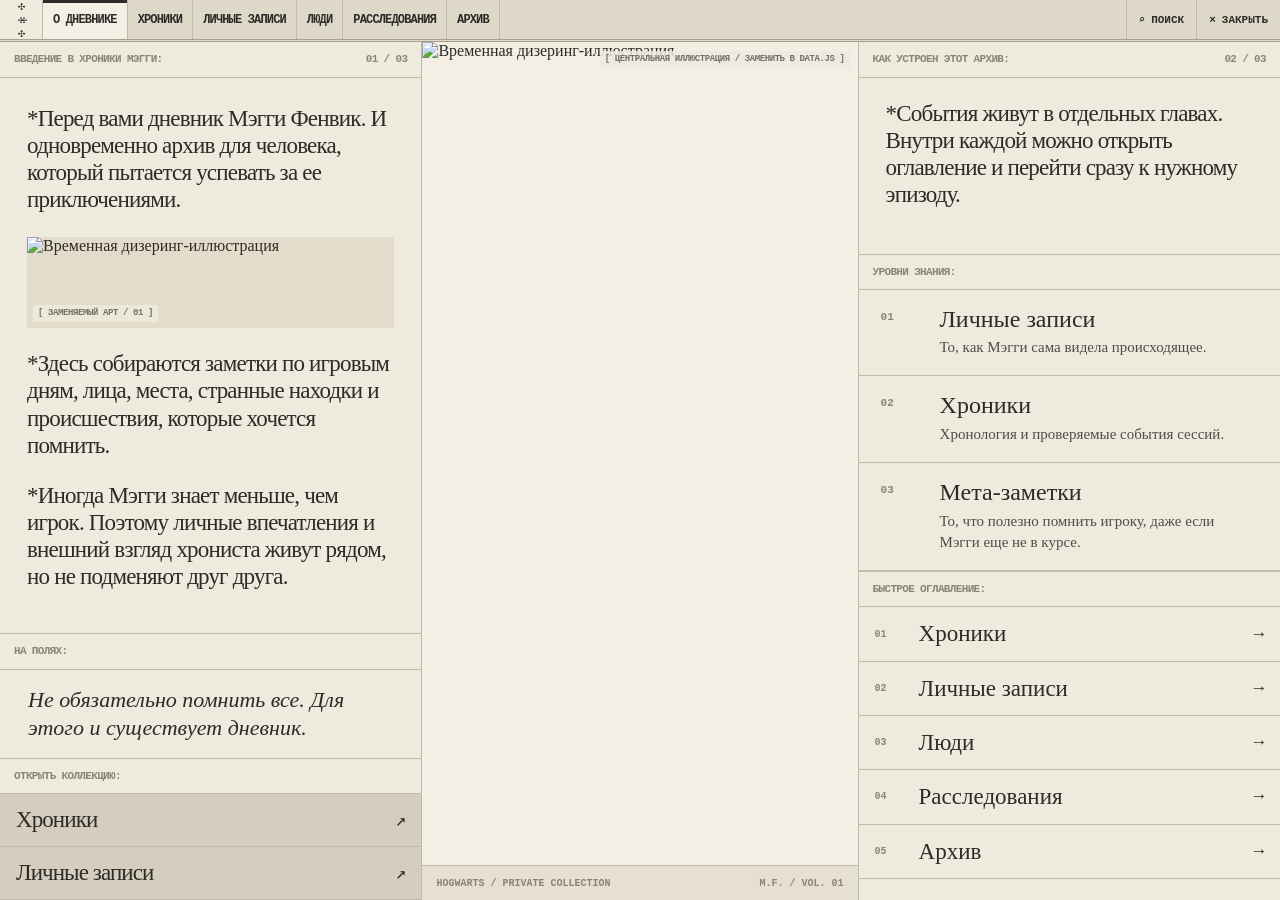
==== diary.html @ 8137c7ed "Add files via upload" ====
<!doctype html>
<html lang="ru">
<head>
  <meta charset="utf-8">
  <meta name="viewport" content="width=device-width, initial-scale=1">
  <meta name="theme-color" content="#eee9dd">
  <meta name="description" content="Дневник Мэгги Фенвик: хроники, люди, заметки, загадки и коллекция воспоминаний.">
  <title>Хроники Мэгги · личный архив</title>
  <link rel="stylesheet" href="style.css">
</head>
<body>
  <div class="site-shell" id="site-shell">
    <header class="masthead">
      <button class="seal" id="home-button" type="button" aria-label="Перейти на главную">✣<span>✣✣</span>✣</button>
      <nav class="mast-nav" id="mast-nav" aria-label="Основные разделы дневника"></nav>
      <div class="mast-actions">
        <span class="mast-caption">M. FENWICK · ARCHIVE</span>
        <button id="search-button" class="mast-action" type="button" title="Поиск — Ctrl+K" aria-label="Найти в дневнике">⌕ <span>ПОИСК</span></button>
        <button id="close-button" class="mast-action" type="button" title="Закрыть дневник" aria-label="Закрыть дневник">× <span>ЗАКРЫТЬ</span></button>
      </div>
    </header>
    <main class="workspace" id="workspace" tabindex="-1" aria-live="polite"></main>
  </div>

  <div class="search-dialog" id="search-dialog" hidden>
    <div class="search-curtain" data-close-search></div>
    <section class="search-sheet" role="dialog" aria-modal="true" aria-labelledby="search-title">
      <div class="bar-title"><span id="search-title">ПОИСК ПО ЗАПИСЯМ</span><button type="button" id="search-dismiss" aria-label="Закрыть поиск">×</button></div>
      <label class="sr-only" for="search-input">Слово или название</label>
      <input id="search-input" type="search" autocomplete="off" placeholder="Например: бал, Беа, оборотни...">
      <div class="search-results" id="search-results"></div>
      <div class="search-bottom">ENTER — ПЕРЕЙТИ &nbsp; / &nbsp; ESC — ЗАКРЫТЬ &nbsp; / &nbsp; CTRL+K — ПОИСК</div>
    </section>
  </div>

  <script src="data.js"></script>
  <script src="app.js"></script>
</body>
</html>
---- style.css ----
/* MAGGIE / PAPER ARCHIVE 0.3 - author's interpretation of light editorial pixel/engraving design */
:root{
 --paper:#eeeade;--paper-light:#f3efe4;--panel:#e7e1d3;--hover:#dcd5c6;--shade:#d5cdbe;
 --line:#c1b9aa;--line-strong:#a99f8e;--ink:#2c2b27;--muted:#8b8579;
 --gothic:'Old Standard TT','Palatino Linotype','Book Antiqua','Baskerville','Times New Roman',serif;
 --roman:'Palatino Linotype','Book Antiqua','Baskerville',Georgia,serif;
 --mono:'Courier New',Consolas,monospace;
 --header-h:42px;
}
*,*::before,*::after{box-sizing:border-box}
html,body{margin:0;height:100%;min-height:100%;background:var(--paper);color:var(--ink)}
body{font-family:var(--roman);-webkit-font-smoothing:antialiased}
button,input{font:inherit;color:inherit}
button{cursor:pointer}
button:focus-visible,a:focus-visible,input:focus-visible{outline:2px solid #725b36;outline-offset:-3px}
button:disabled{opacity:.5;cursor:not-allowed}
[hidden]{display:none!important}
::selection{background:#d7c9a4}
.site-shell{height:100dvh;display:flex;flex-direction:column;overflow:hidden}
.sr-only{position:absolute;left:-10000px;width:1px;height:1px;overflow:hidden}
/* Very compact horizontal navigation; drawn from the screenshot's architectural rhythm. */
.masthead{display:flex;align-items:stretch;flex:0 0 var(--header-h);min-height:var(--header-h);border-bottom:3px double var(--line-strong);background:#ded8c9;overflow:hidden}
.seal{width:43px;flex:0 0 43px;white-space:pre;display:flex;flex-direction:column;align-items:center;justify-content:center;line-height:.6;font:12px var(--mono);letter-spacing:-.1em;border:0;border-right:1px solid var(--line);background:var(--paper)}
.seal span{font-size:10px;letter-spacing:-.29em}
.mast-nav{display:flex;align-items:stretch;flex:0 1 auto;min-width:0}
.mast-tab{border:0;border-right:1px solid var(--line);background:transparent;padding:0 14px;font:700 12px/1 var(--mono);text-transform:uppercase;white-space:nowrap;letter-spacing:-.07em}
.mast-tab:hover{background:var(--paper-light)}.mast-tab.current{background:var(--paper-light);box-shadow:inset 0 3px 0 var(--ink)}
.mast-actions{margin-left:auto;display:flex;align-items:stretch;min-width:0}
.mast-caption{color:var(--muted);padding:0 15px;align-self:center;font:700 10px var(--mono);white-space:nowrap}
.mast-action{min-width:36px;display:flex;align-items:center;gap:6px;justify-content:center;background:transparent;border:0;border-left:1px solid var(--line);padding:0 12px;font:700 11px var(--mono)}
.mast-action:hover{background:var(--paper-light)}.mast-action:first-letter{font-size:17px}
/* Scrolling is column-local at desktop, not one giant document. */
.workspace{flex:1;min-height:0;min-width:0;overflow:hidden}
.about-layout,.catalog-layout,.entry-layout{height:100%;min-height:0;display:grid}
.about-layout{grid-template-columns:minmax(300px,33%) minmax(300px,34%) minmax(300px,33%)}
.catalog-layout{grid-template-columns:minmax(260px,22%) minmax(0,78%)}
.entry-layout{grid-template-columns:minmax(240px,23%) minmax(380px,54%) minmax(225px,23%)}
.scroll-pane{min-width:0;min-height:0;overflow-y:auto;overscroll-behavior-y:contain;scrollbar-width:thin;scrollbar-color:#c0b8a8 transparent}
.scroll-pane::-webkit-scrollbar{width:8px}.scroll-pane::-webkit-scrollbar-thumb{background:#c0b8a8;border:2px solid var(--paper)}
.about-panel,.directory-pane,.entry-toc{border-right:1px solid var(--line)}
.about-right{border-left:1px solid var(--line);border-right:none}
.ruled-label{min-height:36px;border-top:1px solid var(--line);border-bottom:1px solid var(--line);padding:10px 14px 7px;display:flex;justify-content:space-between;gap:12px;color:var(--muted);font:700 11px/1.3 var(--mono);letter-spacing:-.06em;text-transform:uppercase}
.ruled-label:first-child{border-top:0}
.pane-body{padding:22px 27px}
.intro-prose{padding-top:27px;padding-bottom:20px}
.intro-text{font:normal clamp(21px,1.75vw,29px)/1.18 var(--gothic);letter-spacing:-.035em;margin:0 0 23px;overflow-wrap:break-word}
.fine-print,.aside-small{font:14px/1.45 var(--roman);margin:0;color:#5c574c}
.small-callout{border-top:1px solid var(--line)}
.small-callout .ruled-label{border-top:0}
.aside-quote{font:italic 22px/1.26 var(--roman);padding:16px 28px;margin:0}
.image-slot{position:relative;background:#e4dccb;overflow:hidden;min-width:0}
.image-slot>img{display:block;width:100%;height:100%;object-fit:cover;image-rendering:pixelated}
.slot-caption{position:absolute;left:6px;bottom:6px;padding:3px 5px;background:rgba(238,234,222,.85);color:#777064;font:700 9px/1.3 var(--mono);letter-spacing:-.045em;max-width:calc(100% - 12px)}
.intro-art{aspect-ratio:5/1.25;margin:8px 0 22px}
.intro-art img{object-fit:cover;object-position:center 58%}
.home-links{display:flex;flex-direction:column}
.home-link{display:flex;align-items:center;justify-content:space-between;gap:15px;border:0;border-bottom:1px solid var(--line);background:var(--shade);text-align:left;padding:14px 16px;font:normal 23px/1.05 var(--gothic);letter-spacing:-.04em}
.home-link:hover{background:var(--hover)}.home-link span:last-child{font:18px var(--mono)}
.about-center{height:100%;min-width:0;position:relative;display:flex;flex-direction:column;background:var(--paper-light);overflow:hidden}
.center-image{flex:1;min-height:0;background:var(--paper-light)}
.center-image img{object-fit:cover;object-position:center}
.center-image .slot-caption{right:8px;left:auto;bottom:auto;top:9px}
.center-credit{flex:0 0 35px;display:flex;align-items:center;justify-content:space-between;gap:15px;padding:0 14px;border-top:1px solid var(--line);background:#e6e0d4;color:#898374;font:700 10px var(--mono)}
.legend-list{display:flex;flex-direction:column}
.legend-entry{display:grid;grid-template-columns:46px minmax(0,1fr);gap:13px;padding:17px 22px;border-bottom:1px solid var(--line)}
.legend-num{font:700 11px var(--mono);color:var(--muted);margin-top:4px}
.legend-entry h3{margin:0 0 6px;font:normal 24px/1.04 var(--gothic)}
.legend-entry p{font:15px/1.4 var(--roman);margin:0;color:#4f4c46}
.quick-index{display:flex;flex-direction:column}
.quick-item{display:grid;grid-template-columns:36px minmax(0,1fr) 20px;gap:8px;align-items:center;text-align:left;background:transparent;border:0;border-bottom:1px solid var(--line);padding:14px 16px;font:normal 23px/1.1 var(--gothic)}
.quick-item:hover{background:var(--hover)}.quick-num{font:700 10px var(--mono);color:var(--muted)}.quick-item span:last-child{text-align:right;font:17px var(--mono)}
.bottom-art{height:175px;margin:0 0 18px}.bottom-art img{object-position:center}
/* Catalog with left metadata pane + right three-column portfolio grid */
.directory-pane{display:flex;flex-direction:column;background:var(--paper)}
.directory-intro{padding:25px 18px 25px;border-bottom:1px solid var(--line)}
.directory-number{font:700 10px var(--mono);color:var(--muted);margin-bottom:14px}
.directory-intro h1{font:normal clamp(32px,3.2vw,55px)/1 var(--gothic);letter-spacing:-.055em;margin:0 0 14px}
.directory-intro p{font:17px/1.35 var(--roman);margin:0;max-width:32ch}
.directory-nav{display:flex;flex-direction:column}
.directory-row{border:0;border-bottom:1px solid var(--line);background:transparent;padding:11px 14px;display:grid;grid-template-columns:25px minmax(0,1fr) 15px;gap:8px;align-items:start;text-align:left}
.directory-row:hover,.directory-row.selected{background:var(--hover)}
.directory-row.selected{box-shadow:inset 3px 0 0 var(--ink)}
.directory-no{font:700 10px/1.6 var(--mono);color:var(--muted)}
.directory-title{font:normal 18px/1.15 var(--gothic);letter-spacing:-.035em}
.directory-arrow{font:14px var(--mono)}
.directory-end{margin-top:auto}
.directory-art{aspect-ratio:1.8;margin:14px 14px 10px;border:1px solid var(--line)}
.directory-footnote{font:13px/1.4 var(--roman);margin:0;padding:2px 14px 22px;color:#625d54}
.catalog-content{border-right:0}
.catalog-heading{padding:18px 15px 17px;display:flex;justify-content:space-between;gap:15px;align-items:end;border-bottom:1px solid var(--line)}
.catalog-heading h2{font:normal clamp(32px,3.2vw,58px)/1 var(--gothic);margin:0;letter-spacing:-.055em}
.catalog-descriptor{font:700 11px var(--mono);color:var(--muted);white-space:nowrap}
.catalog-grid{display:grid;grid-template-columns:repeat(3,minmax(0,1fr));border-left:0}
.catalog-card{min-width:0;display:flex;flex-direction:column;min-height:300px;padding:0;background:transparent;border:0;border-right:1px solid var(--line);border-bottom:1px solid var(--line);text-align:left}
.catalog-card:nth-child(3n){border-right:0}
.catalog-card:hover{background:var(--paper-light)}
.card-heading{min-height:112px;padding:10px 11px 12px;display:flex;align-items:flex-start;flex-wrap:wrap;column-gap:8px;align-content:flex-start}
.card-index,.card-status{color:var(--muted);font:700 10px/1.3 var(--mono)}.card-status{margin-left:auto}
.card-title{width:100%;margin:15px 0 0;font:normal clamp(20px,1.75vw,28px)/1.04 var(--gothic);letter-spacing:-.035em}
.catalog-art{height:clamp(180px,21vw,380px);width:100%;background:#dcd4c6;border-top:1px solid var(--line)}
.catalog-art .slot-caption{left:auto;right:5px;bottom:4px;font-size:8px}
.catalog-card:hover .catalog-art img{filter:contrast(1.2)}
.card-footer{display:flex;align-items:start;gap:12px;padding:11px;min-height:68px;width:100%;background:var(--paper)}
.card-footer p{font:13px/1.3 var(--roman);margin:0;flex:1;overflow-wrap:break-word}.card-footer span{font:18px var(--mono)}
.catalog-bottom{display:flex;justify-content:space-between;gap:10px;padding:18px 15px;color:var(--muted);font:700 10px var(--mono)}
/* Individual chapter / long-form reading */
.entry-content{background:var(--paper-light)}
.entry-content>.ruled-label:first-child{background:#e8e1d4}
.entry-header{padding:24px 27px 25px}
.breadcrumbs{display:flex;gap:8px;color:var(--muted);font:700 10px/1.3 var(--mono)}
.breadcrumbs button{padding:0;color:inherit;border:0;text-decoration:underline;background:none}
.entry-title{font:normal clamp(44px,4.6vw,78px)/.98 var(--gothic);letter-spacing:-.06em;overflow-wrap:anywhere;margin:30px 0 21px}
.entry-lead{font:normal clamp(18px,2.1vw,26px)/1.24 var(--roman);max-width:38ch;margin:0}
.entry-figure{margin:0;border-top:1px solid var(--line);border-bottom:1px solid var(--line)}
.entry-cover{aspect-ratio:1.65;background:#dfd8c9}
.entry-figure figcaption,.inline-art figcaption{padding:8px 15px;color:var(--muted);font:10px/1.35 var(--mono)}
.entry-note{display:flex;justify-content:space-between;flex-wrap:wrap;gap:10px;padding:12px 27px;font:700 10px var(--mono);color:var(--muted);border-bottom:1px solid var(--line)}
.chapter-block{padding:35px 27px 43px;border-bottom:1px solid var(--line);scroll-margin-top:12px}
.block-meta{display:flex;justify-content:space-between;gap:10px;color:var(--muted);font:700 10px var(--mono)}
.chapter-block h2{font:normal clamp(30px,3.2vw,50px)/1.06 var(--gothic);letter-spacing:-.04em;margin:24px 0 22px}
.chapter-copy{font:20px/1.5 var(--roman);max-width:57ch;margin:0}
.inline-art{margin:0;border-bottom:1px solid var(--line)}
.wide-art{aspect-ratio:16/9}.inline-art img{object-fit:cover}
.entry-end{padding:20px 27px;display:flex;justify-content:space-between;gap:15px;font:700 10px var(--mono)}
.entry-end button{padding:0;background:none;border:0;font:inherit;text-align:right;text-decoration:underline}
.entry-toc{border-left:1px solid var(--line);border-right:0}
.toc-nav{display:flex;flex-direction:column}
.toc-item{display:grid;grid-template-columns:24px minmax(0,1fr);gap:12px;padding:12px 14px;text-align:left;background:transparent;border:0;border-bottom:1px solid var(--line);font:17px/1.2 var(--gothic)}
.toc-item span:first-child{font:700 10px/1.8 var(--mono);color:var(--muted)}
.toc-item:hover{background:var(--hover)}
.toc-end{margin-top:35px;border-top:1px solid var(--line)}
.toc-end p{padding:20px 16px 5px}.toc-art{height:220px;margin:20px 14px}
/* Overlay search styled like a small paper catalogue card */
.search-dialog{position:fixed;inset:0;z-index:40;display:flex;justify-content:center;align-items:flex-start;padding:12vh 15px 20px}
.search-curtain{position:absolute;inset:0;background:#24211dc2}
.search-sheet{position:relative;width:min(650px,100%);max-height:75vh;display:flex;flex-direction:column;background:var(--paper);border:1px solid var(--line-strong);box-shadow:10px 10px 0 #302a2399}
.bar-title{display:flex;align-items:center;justify-content:space-between;padding:10px 15px;background:var(--shade);border-bottom:1px solid var(--line);color:var(--muted);font:700 11px var(--mono)}
.bar-title button{background:none;border:0;font:24px/1 var(--mono)}
#search-input{border:0;border-bottom:1px solid var(--line);background:var(--paper-light);padding:23px 16px;min-width:0;font:22px var(--gothic);outline-offset:-4px}
.search-results{overflow:auto;min-height:60px}
.search-hit{width:100%;border:0;border-bottom:1px solid var(--line);padding:12px 16px;background:transparent;text-align:left;display:flex;flex-direction:column;gap:4px}
.search-hit:hover{background:var(--hover)}.search-hit strong{font:25px var(--gothic)}
.search-category{font:700 9px var(--mono);color:var(--muted)}.search-hit small{font:13px/1.25 var(--roman)}
.search-no{padding:20px;font:16px var(--roman)}.search-bottom{border-top:1px solid var(--line);padding:12px 16px;font:700 9px var(--mono);color:var(--muted)}
/* Responsive; independent scroll becomes document scroll on phones */
@media(max-width:1280px){
 .mast-caption{display:none}.mast-tab{padding:0 10px}
 .intro-text{font-size:23px}.catalog-grid{grid-template-columns:repeat(2,minmax(0,1fr))}.catalog-card:nth-child(3n){border-right:1px solid var(--line)}.catalog-card:nth-child(2n){border-right:0}
 .entry-layout{grid-template-columns:minmax(215px,25%) minmax(0,55%) minmax(190px,20%)}
}
@media(max-width:900px){
 .mast-actions .mast-action span{display:none}.mast-tab{font-size:10px;padding:0 8px}
 .about-layout{grid-template-columns:33% 34% 33%}.intro-text{font-size:19px}.pane-body{padding:18px 15px}.ruled-label{padding:9px 10px;font-size:9px}.legend-entry{padding:12px 10px;gap:5px;grid-template-columns:28px 1fr}.legend-entry h3{font-size:19px}.legend-entry p{font-size:12px}.home-link{font-size:19px}
 .entry-layout{grid-template-columns:minmax(190px,27%) minmax(0,73%)}.entry-toc{display:none}
 .catalog-layout{grid-template-columns:minmax(190px,27%) minmax(0,73%)}
}
@media(max-width:680px){
 :root{--header-h:38px}
 html,body{height:auto;min-height:100%}.site-shell{height:auto;min-height:100dvh;overflow:visible}
 .masthead{position:sticky;top:0;z-index:10;flex-wrap:wrap;overflow:visible;min-height:78px}
 .seal{width:40px;flex:0 0 40px;height:37px}.mast-actions{height:37px}.mast-tab{font-size:10px;padding:0 10px;height:38px}
 .mast-nav{height:39px;order:3;flex:0 0 100%;width:100%;overflow-x:auto;border-top:1px solid var(--line)}
 .mast-action{height:37px}
 .workspace{overflow:visible;min-height:calc(100dvh - 78px)}
 .about-layout,.catalog-layout,.entry-layout{display:flex;flex-direction:column;height:auto;min-height:0}
 .scroll-pane{overflow:visible;max-height:none;overscroll-behavior:auto}
 .about-center{order:0;height:min(74vh,600px);flex:none;border-bottom:1px solid var(--line)}
 .about-layout .about-panel:first-child{order:1}.about-right{order:2}
 .about-panel,.directory-pane{border-right:0;border-left:0;border-bottom:1px solid var(--line)}
 .center-image{flex:1}.intro-text{font-size:clamp(22px,5.3vw,29px)}.pane-body{padding:20px 18px}
 .catalog-layout .directory-pane,.entry-layout .directory-pane{order:0}
 .catalog-layout .catalog-content,.entry-layout .entry-content{order:1}
 .directory-intro{padding:16px 18px}.directory-intro h1{font-size:34px}
 .directory-nav{display:flex;flex-direction:row;overflow-x:auto;scrollbar-width:thin}
 .directory-row{display:flex;flex:0 0 auto;min-width:130px;max-width:220px;border-right:1px solid var(--line);border-bottom:0;align-items:center;padding:10px}
 .directory-row .directory-title{font-size:14px}.directory-row .directory-arrow{display:none}
 .directory-end{display:none}.catalog-grid{grid-template-columns:repeat(2,minmax(0,1fr))}.card-heading{min-height:108px}.catalog-art{height:clamp(150px,34vw,240px)}
 .card-title{font-size:clamp(18px,4vw,24px)}.card-footer p{font-size:12px}
 .entry-toc{display:none}.entry-title{font-size:clamp(42px,10vw,62px)}
}
@media(max-width:390px){
 .catalog-grid{grid-template-columns:1fr}.catalog-card{border-right:0!important}.catalog-art{height:250px}
 .center-credit{font-size:8px}.catalog-descriptor{font-size:9px}.card-heading{min-height:86px}
}
@media(prefers-reduced-motion:reduce){*,*::before,*::after{scroll-behavior:auto!important;animation:none!important;transition:none!important}}
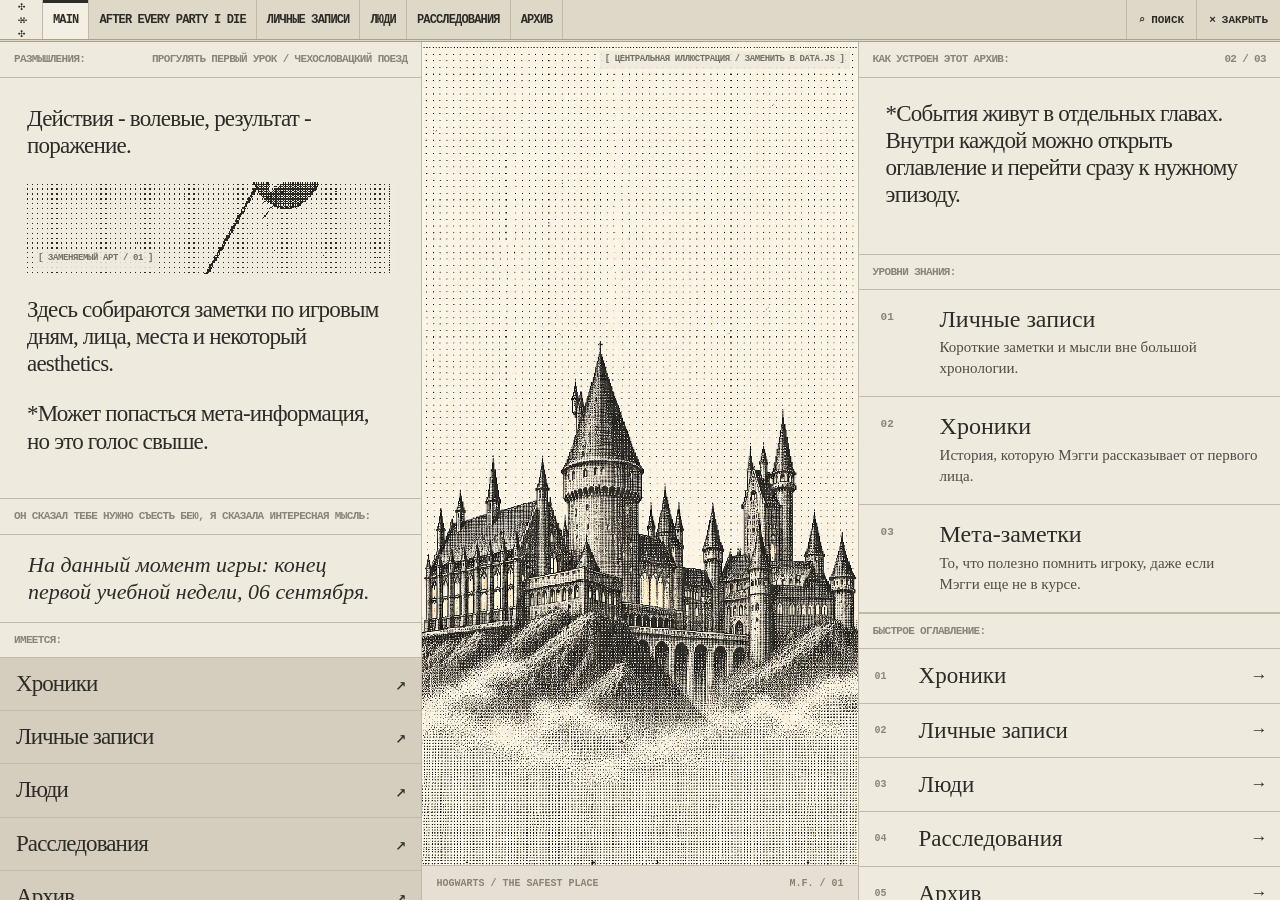
==== commit f0b371d8: "added new information" ====
--- a/diary.html
+++ b/diary.html
@@ -4,7 +4,7 @@
   <meta charset="utf-8">
   <meta name="viewport" content="width=device-width, initial-scale=1">
   <meta name="theme-color" content="#eee9dd">
-  <meta name="description" content="Дневник Мэгги Фенвик: хроники, люди, заметки, загадки и коллекция воспоминаний.">
+  <meta name="description" content="Дневник Мэгги">
   <title>Хроники Мэгги · личный архив</title>
   <link rel="stylesheet" href="style.css">
 </head>
@@ -12,7 +12,7 @@
   <div class="site-shell" id="site-shell">
     <header class="masthead">
       <button class="seal" id="home-button" type="button" aria-label="Перейти на главную">✣<span>✣✣</span>✣</button>
-      <nav class="mast-nav" id="mast-nav" aria-label="Основные разделы дневника"></nav>
+      <nav class="mast-nav" id="mast-nav" aria-label="Основные разделы"></nav>
       <div class="mast-actions">
         <span class="mast-caption">M. FENWICK · ARCHIVE</span>
         <button id="search-button" class="mast-action" type="button" title="Поиск — Ctrl+K" aria-label="Найти в дневнике">⌕ <span>ПОИСК</span></button>
--- a/style.css
+++ b/style.css
@@ -183,3 +183,10 @@
  .center-credit{font-size:8px}.catalog-descriptor{font-size:9px}.card-heading{min-height:86px}
 }
 @media(prefers-reduced-motion:reduce){*,*::before,*::after{scroll-behavior:auto!important;animation:none!important;transition:none!important}}
+
+/* Короткое введение к мета-хронике */
+.chronicle-intro{margin:0;padding:14px 18px 19px;border-bottom:1px solid var(--line);font:18px/1.4 var(--roman);max-width:none;background:var(--paper-light)}
+
+/* v0.5: живые абзацы дневника + маленькая сноска хрониста */
+.chapter-copy + .chapter-copy{margin-top:1.05em}
+.chronicle-credit{margin:0;padding:10px 18px 15px;border-bottom:1px solid var(--line);font:12px/1.5 var(--mono);color:var(--ink-muted);background:var(--paper-light)}
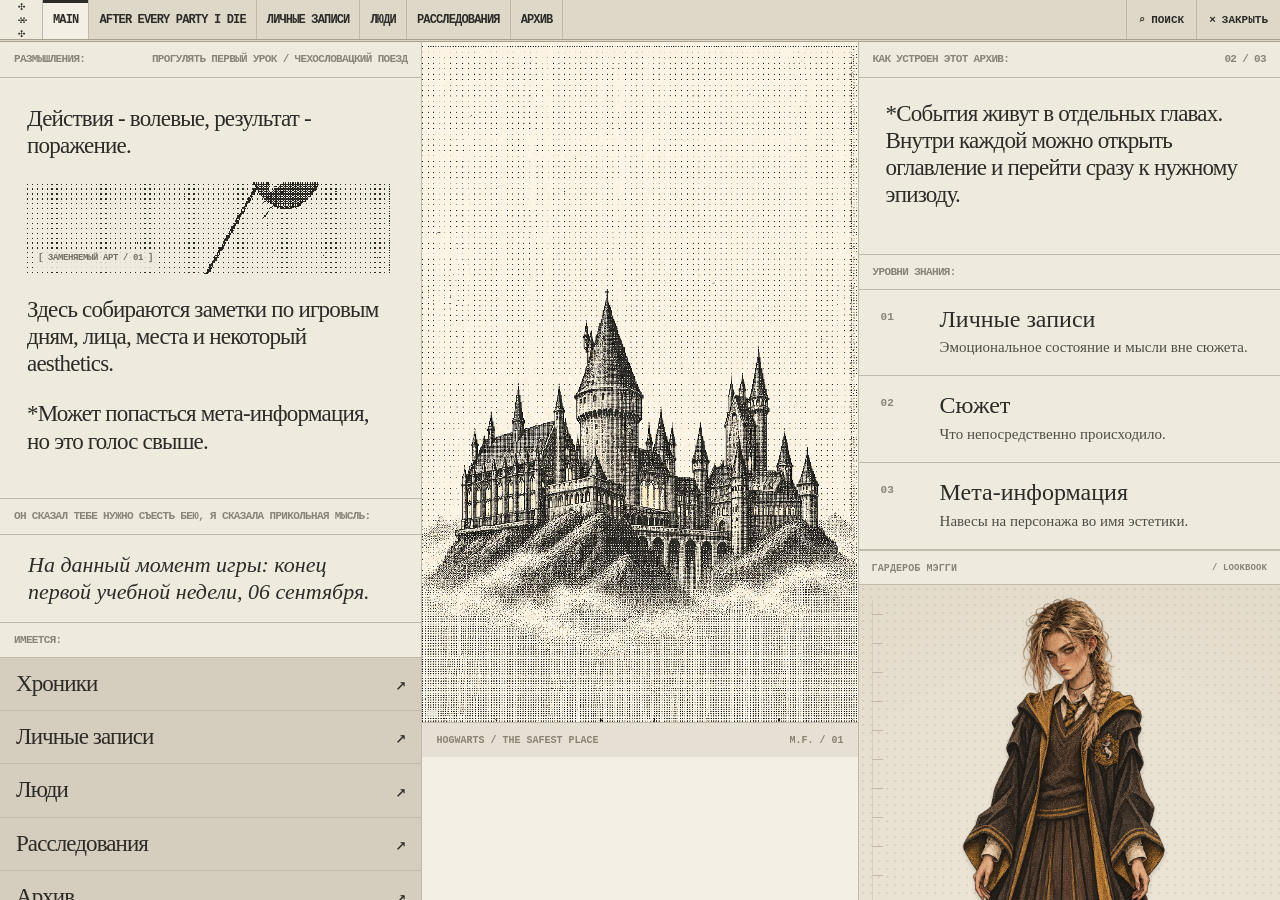
==== commit d612d619: "added wardrobe" ====
--- a/diary.html
+++ b/diary.html
@@ -34,6 +34,7 @@
   </div>
 
   <script src="data.js"></script>
+  <script src="maggie-wardrobe/maggie-wardrobe.js"></script>
   <script src="app.js"></script>
 </body>
 </html>
